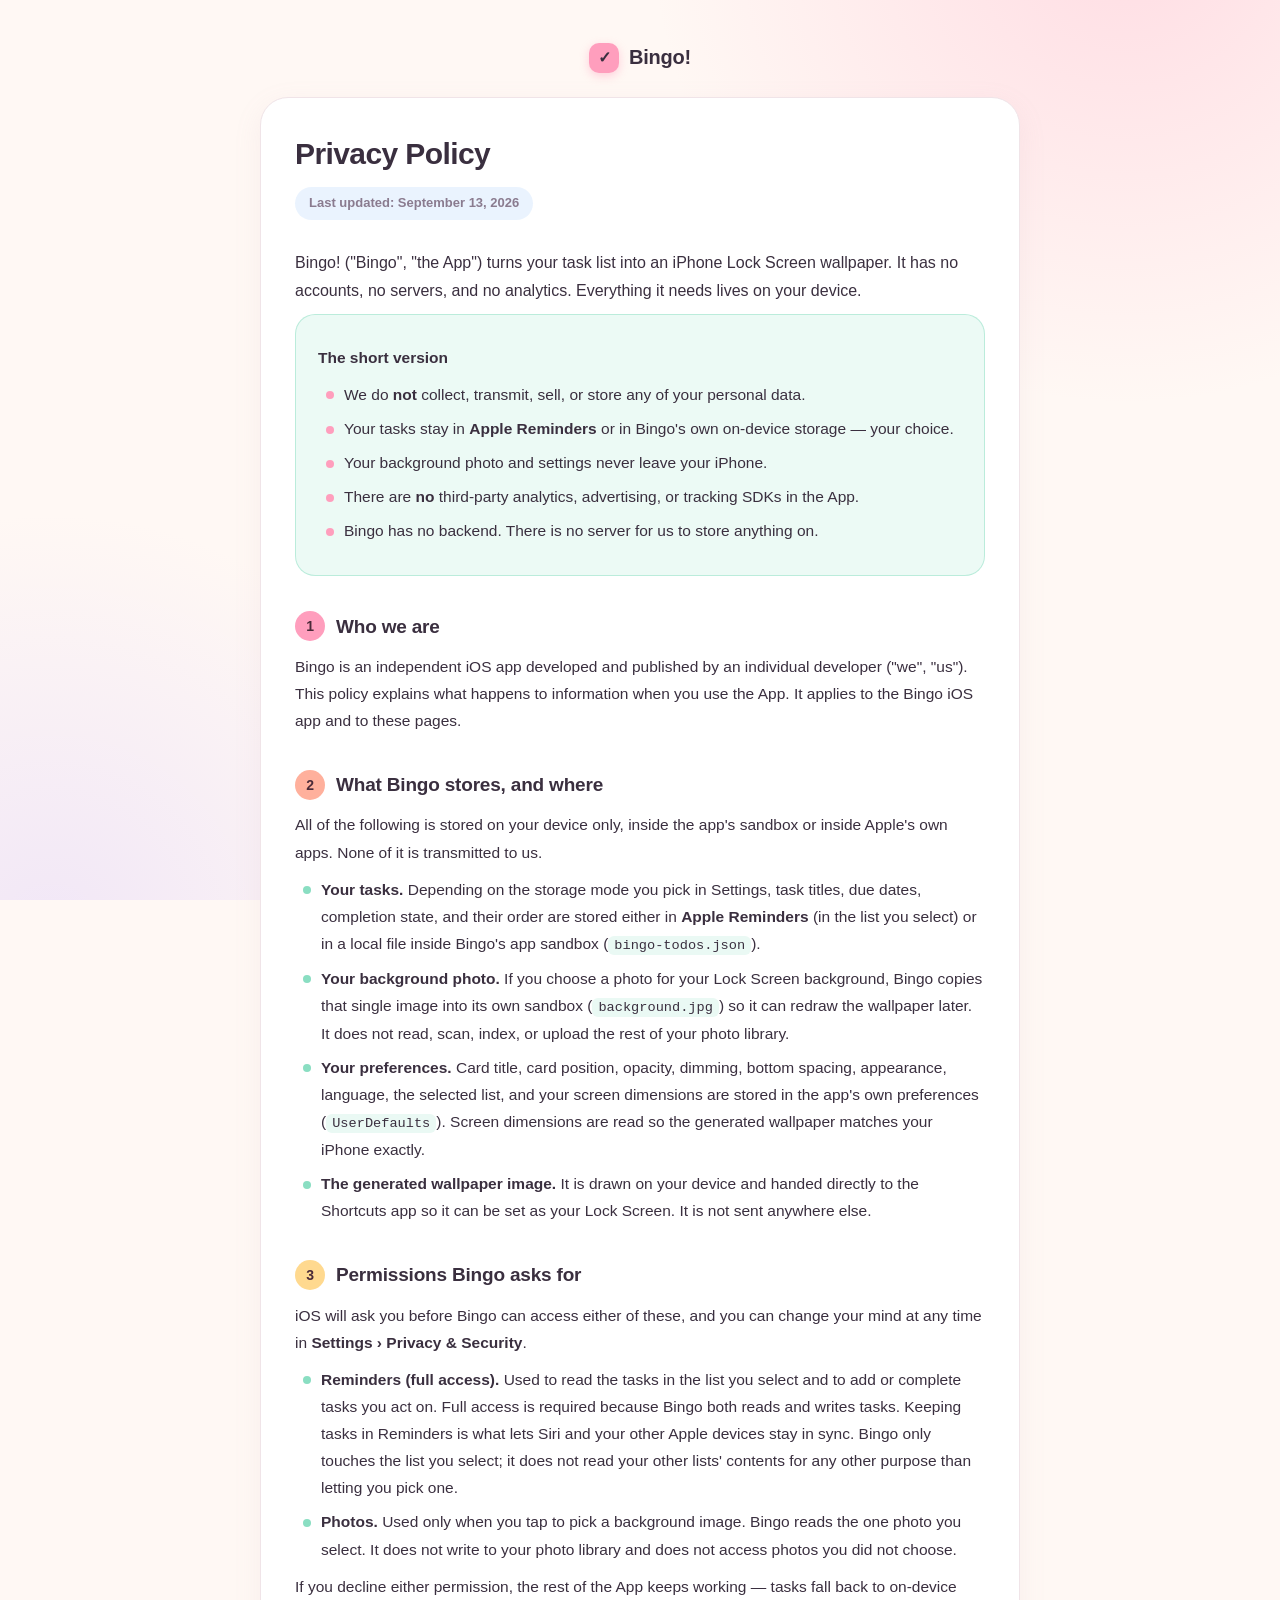
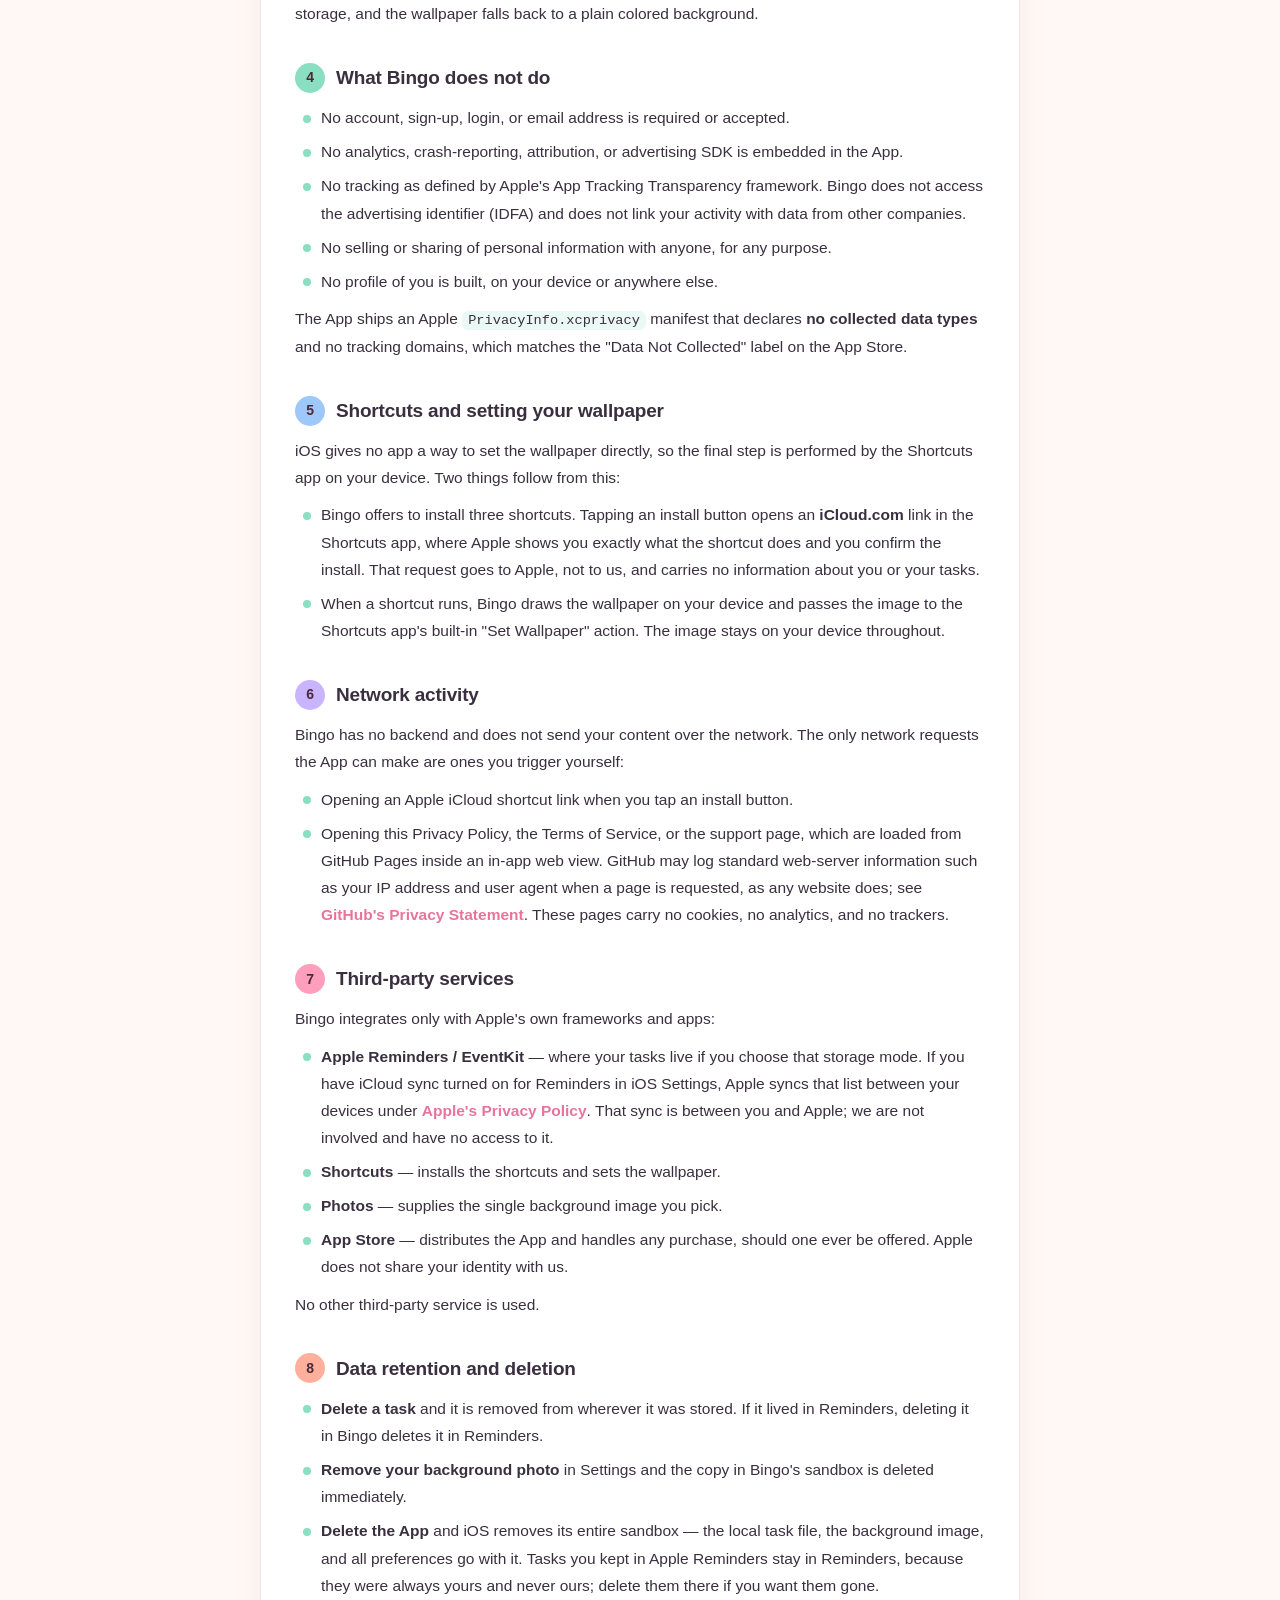
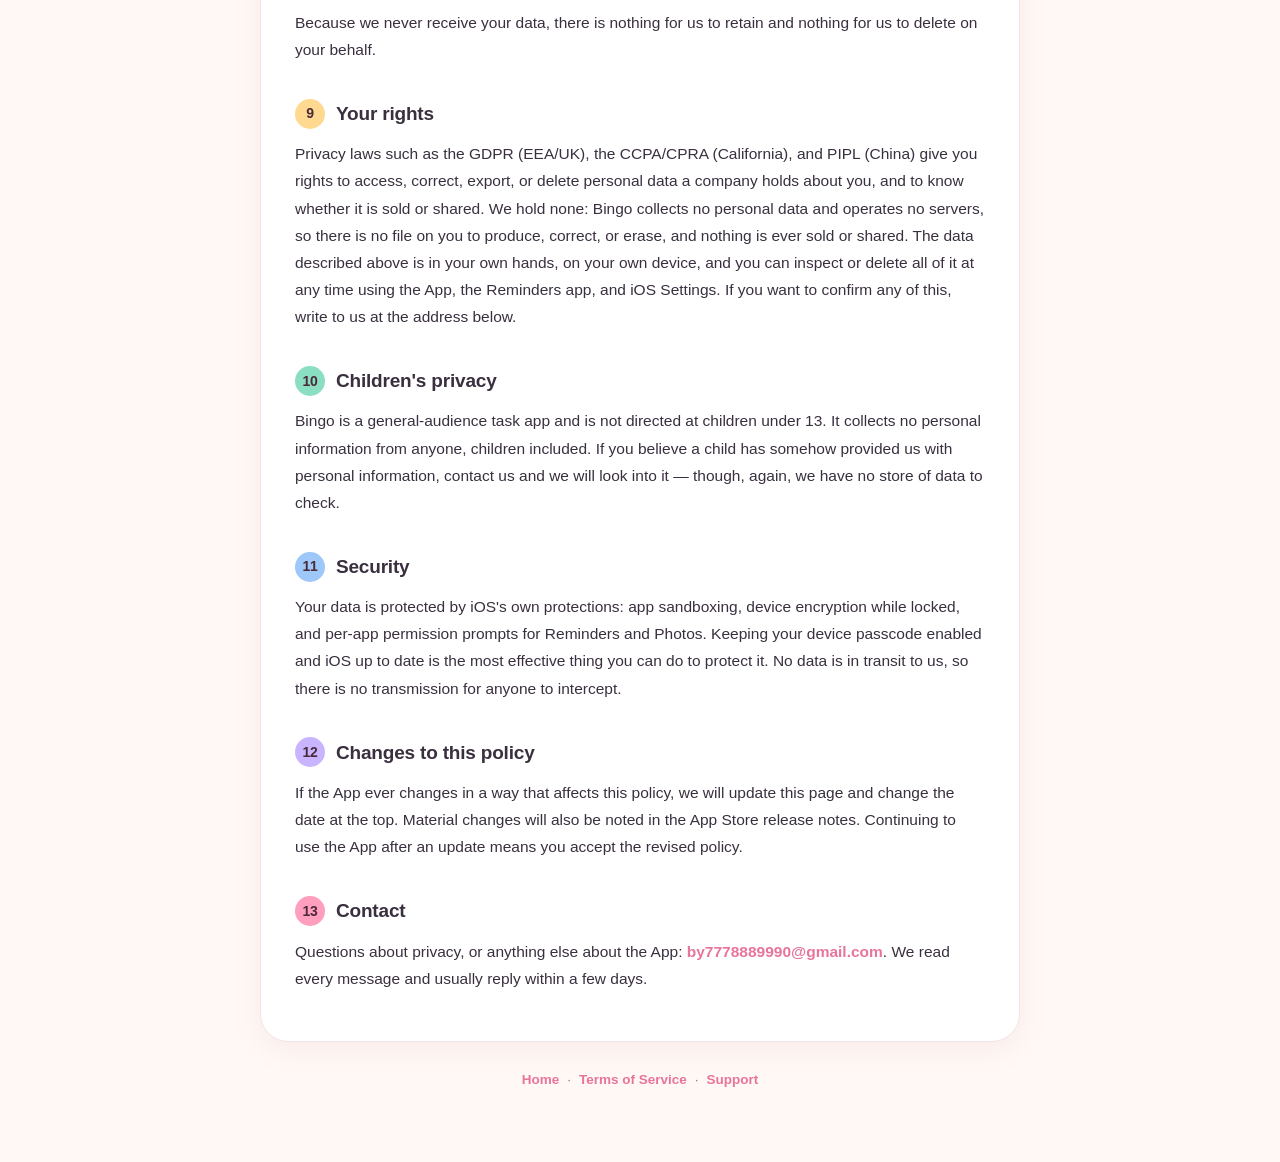
==== privacy-policy.html @ 93e57b45 "Add Bingo! privacy policy, terms of service and support pages Static pages for GitHub Pages. Content" ====
<!DOCTYPE html>
<html lang="en">
<head>
<meta charset="UTF-8">
<meta name="viewport" content="width=device-width, initial-scale=1.0">
<title>Bingo! — Privacy Policy</title>
<link rel="stylesheet" href="style.css">
</head>
<body>
<div class="wrap">
  <a class="brand" href="index.html"><span class="dot">✓</span> Bingo!</a>

  <div class="card">
    <h1>Privacy Policy</h1>
    <span class="date">Last updated: September 13, 2026</span>

    <p class="lede">Bingo! ("Bingo", "the App") turns your task list into an iPhone Lock Screen wallpaper. It has no accounts, no servers, and no analytics. Everything it needs lives on your device.</p>

    <div class="tldr">
      <p><strong>The short version</strong></p>
      <ul>
        <li>We do <strong>not</strong> collect, transmit, sell, or store any of your personal data.</li>
        <li>Your tasks stay in <strong>Apple Reminders</strong> or in Bingo's own on-device storage — your choice.</li>
        <li>Your background photo and settings never leave your iPhone.</li>
        <li>There are <strong>no</strong> third-party analytics, advertising, or tracking SDKs in the App.</li>
        <li>Bingo has no backend. There is no server for us to store anything on.</li>
      </ul>
    </div>

    <main>

    <h2>Who we are</h2>
    <p>Bingo is an independent iOS app developed and published by an individual developer ("we", "us"). This policy explains what happens to information when you use the App. It applies to the Bingo iOS app and to these pages.</p>

    <h2>What Bingo stores, and where</h2>
    <p>All of the following is stored on your device only, inside the app's sandbox or inside Apple's own apps. None of it is transmitted to us.</p>
    <ul>
      <li><strong>Your tasks.</strong> Depending on the storage mode you pick in Settings, task titles, due dates, completion state, and their order are stored either in <strong>Apple Reminders</strong> (in the list you select) or in a local file inside Bingo's app sandbox (<code>bingo-todos.json</code>).</li>
      <li><strong>Your background photo.</strong> If you choose a photo for your Lock Screen background, Bingo copies that single image into its own sandbox (<code>background.jpg</code>) so it can redraw the wallpaper later. It does not read, scan, index, or upload the rest of your photo library.</li>
      <li><strong>Your preferences.</strong> Card title, card position, opacity, dimming, bottom spacing, appearance, language, the selected list, and your screen dimensions are stored in the app's own preferences (<code>UserDefaults</code>). Screen dimensions are read so the generated wallpaper matches your iPhone exactly.</li>
      <li><strong>The generated wallpaper image.</strong> It is drawn on your device and handed directly to the Shortcuts app so it can be set as your Lock Screen. It is not sent anywhere else.</li>
    </ul>

    <h2>Permissions Bingo asks for</h2>
    <p>iOS will ask you before Bingo can access either of these, and you can change your mind at any time in <strong>Settings › Privacy &amp; Security</strong>.</p>
    <ul>
      <li><strong>Reminders (full access).</strong> Used to read the tasks in the list you select and to add or complete tasks you act on. Full access is required because Bingo both reads and writes tasks. Keeping tasks in Reminders is what lets Siri and your other Apple devices stay in sync. Bingo only touches the list you select; it does not read your other lists' contents for any other purpose than letting you pick one.</li>
      <li><strong>Photos.</strong> Used only when you tap to pick a background image. Bingo reads the one photo you select. It does not write to your photo library and does not access photos you did not choose.</li>
    </ul>
    <p>If you decline either permission, the rest of the App keeps working — tasks fall back to on-device storage, and the wallpaper falls back to a plain colored background.</p>

    <h2>What Bingo does not do</h2>
    <ul>
      <li>No account, sign-up, login, or email address is required or accepted.</li>
      <li>No analytics, crash-reporting, attribution, or advertising SDK is embedded in the App.</li>
      <li>No tracking as defined by Apple's App Tracking Transparency framework. Bingo does not access the advertising identifier (IDFA) and does not link your activity with data from other companies.</li>
      <li>No selling or sharing of personal information with anyone, for any purpose.</li>
      <li>No profile of you is built, on your device or anywhere else.</li>
    </ul>
    <p>The App ships an Apple <code>PrivacyInfo.xcprivacy</code> manifest that declares <strong>no collected data types</strong> and no tracking domains, which matches the "Data Not Collected" label on the App Store.</p>

    <h2>Shortcuts and setting your wallpaper</h2>
    <p>iOS gives no app a way to set the wallpaper directly, so the final step is performed by the Shortcuts app on your device. Two things follow from this:</p>
    <ul>
      <li>Bingo offers to install three shortcuts. Tapping an install button opens an <strong>iCloud.com</strong> link in the Shortcuts app, where Apple shows you exactly what the shortcut does and you confirm the install. That request goes to Apple, not to us, and carries no information about you or your tasks.</li>
      <li>When a shortcut runs, Bingo draws the wallpaper on your device and passes the image to the Shortcuts app's built-in "Set Wallpaper" action. The image stays on your device throughout.</li>
    </ul>

    <h2>Network activity</h2>
    <p>Bingo has no backend and does not send your content over the network. The only network requests the App can make are ones you trigger yourself:</p>
    <ul>
      <li>Opening an Apple iCloud shortcut link when you tap an install button.</li>
      <li>Opening this Privacy Policy, the Terms of Service, or the support page, which are loaded from GitHub Pages inside an in-app web view. GitHub may log standard web-server information such as your IP address and user agent when a page is requested, as any website does; see <a href="https://docs.github.com/site-policy/privacy-policies/github-privacy-statement">GitHub's Privacy Statement</a>. These pages carry no cookies, no analytics, and no trackers.</li>
    </ul>

    <h2>Third-party services</h2>
    <p>Bingo integrates only with Apple's own frameworks and apps:</p>
    <ul>
      <li><strong>Apple Reminders / EventKit</strong> — where your tasks live if you choose that storage mode. If you have iCloud sync turned on for Reminders in iOS Settings, Apple syncs that list between your devices under <a href="https://www.apple.com/legal/privacy/">Apple's Privacy Policy</a>. That sync is between you and Apple; we are not involved and have no access to it.</li>
      <li><strong>Shortcuts</strong> — installs the shortcuts and sets the wallpaper.</li>
      <li><strong>Photos</strong> — supplies the single background image you pick.</li>
      <li><strong>App Store</strong> — distributes the App and handles any purchase, should one ever be offered. Apple does not share your identity with us.</li>
    </ul>
    <p>No other third-party service is used.</p>

    <h2>Data retention and deletion</h2>
    <ul>
      <li><strong>Delete a task</strong> and it is removed from wherever it was stored. If it lived in Reminders, deleting it in Bingo deletes it in Reminders.</li>
      <li><strong>Remove your background photo</strong> in Settings and the copy in Bingo's sandbox is deleted immediately.</li>
      <li><strong>Delete the App</strong> and iOS removes its entire sandbox — the local task file, the background image, and all preferences go with it. Tasks you kept in Apple Reminders stay in Reminders, because they were always yours and never ours; delete them there if you want them gone.</li>
    </ul>
    <p>Because we never receive your data, there is nothing for us to retain and nothing for us to delete on your behalf.</p>

    <h2>Your rights</h2>
    <p>Privacy laws such as the GDPR (EEA/UK), the CCPA/CPRA (California), and PIPL (China) give you rights to access, correct, export, or delete personal data a company holds about you, and to know whether it is sold or shared. We hold none: Bingo collects no personal data and operates no servers, so there is no file on you to produce, correct, or erase, and nothing is ever sold or shared. The data described above is in your own hands, on your own device, and you can inspect or delete all of it at any time using the App, the Reminders app, and iOS Settings. If you want to confirm any of this, write to us at the address below.</p>

    <h2>Children's privacy</h2>
    <p>Bingo is a general-audience task app and is not directed at children under 13. It collects no personal information from anyone, children included. If you believe a child has somehow provided us with personal information, contact us and we will look into it — though, again, we have no store of data to check.</p>

    <h2>Security</h2>
    <p>Your data is protected by iOS's own protections: app sandboxing, device encryption while locked, and per-app permission prompts for Reminders and Photos. Keeping your device passcode enabled and iOS up to date is the most effective thing you can do to protect it. No data is in transit to us, so there is no transmission for anyone to intercept.</p>

    <h2>Changes to this policy</h2>
    <p>If the App ever changes in a way that affects this policy, we will update this page and change the date at the top. Material changes will also be noted in the App Store release notes. Continuing to use the App after an update means you accept the revised policy.</p>

    <h2>Contact</h2>
    <p>Questions about privacy, or anything else about the App: <a href="mailto:by7778889990@gmail.com">by7778889990@gmail.com</a>. We read every message and usually reply within a few days.</p>

    </main>
  </div>

  <p class="foot">
    <a href="index.html">Home</a>·<a href="terms-of-service.html">Terms of Service</a>·<a href="support.html">Support</a>
  </p>
</div>
</body>
</html>
---- style.css ----
/* Bingo! legal pages — candy palette, rounded, light + dark */
:root {
  --canvas: #FFF8F4;
  --surface: #FFFFFF;
  --hairline: #F0E4E8;
  --ink: #3A2F3F;
  --ink-soft: #8A7B8F;
  --rose: #FF9EBD;
  --peach: #FFB09C;
  --cream: #FFD98F;
  --mint: #8ADEC2;
  --sky: #9EC7FA;
  --lavender: #C9B5FF;
  --link: #E8749B;
}
@media (prefers-color-scheme: dark) {
  :root {
    --canvas: #17121C;
    --surface: #241E2E;
    --hairline: #332A3E;
    --ink: #F2EAF4;
    --ink-soft: #A99BB0;
    --link: #FFB6CF;
  }
}
* { margin: 0; padding: 0; box-sizing: border-box; }

body {
  font-family: ui-rounded, "SF Pro Rounded", -apple-system, BlinkMacSystemFont,
               "Segoe UI", "PingFang SC", "Hiragino Sans", Roboto, sans-serif;
  background-color: var(--canvas);
  background-image:
    radial-gradient(60vw 60vw at 88% -8%, rgba(255, 158, 189, .30), transparent 62%),
    radial-gradient(55vw 55vw at 4% 104%, rgba(201, 181, 255, .26), transparent 60%);
  background-attachment: fixed;
  color: var(--ink);
  line-height: 1.75;
  padding: 40px 20px 64px;
  -webkit-text-size-adjust: 100%;
}

.wrap { max-width: 760px; margin: 0 auto; }

.brand {
  display: flex; align-items: center; justify-content: center; gap: 10px;
  font-size: 20px; font-weight: 800; letter-spacing: -.01em;
  color: var(--ink); text-decoration: none; margin-bottom: 22px;
}
.brand .dot {
  width: 30px; height: 30px; border-radius: 10px;
  background: var(--rose); display: grid; place-items: center;
  font-size: 16px; box-shadow: 0 3px 10px rgba(255, 158, 189, .45);
}

.card {
  background: var(--surface);
  border: 1px solid var(--hairline);
  border-radius: 28px;
  padding: 36px 34px 40px;
  box-shadow: 0 8px 28px rgba(190, 150, 170, .10);
}

h1 { font-size: 30px; font-weight: 800; letter-spacing: -.02em; line-height: 1.3; }

.date {
  display: inline-block; margin: 14px 0 20px; padding: 5px 14px;
  border-radius: 999px; background: rgba(158, 199, 250, .22);
  color: var(--ink-soft); font-size: 13px; font-weight: 600;
}

.lede { font-size: 16px; color: var(--ink); }

main { counter-reset: sec; }

h2 {
  counter-increment: sec;
  display: flex; align-items: center; gap: 11px;
  font-size: 19px; font-weight: 800; letter-spacing: -.01em;
  margin: 34px 0 10px;
}
h2::before {
  content: counter(sec);
  flex: none; width: 30px; height: 30px; border-radius: 50%;
  background: var(--c, var(--rose)); color: #4A2A38;
  font-size: 14px; font-weight: 800;
  display: grid; place-items: center;
}
h2:nth-of-type(6n+1) { --c: var(--rose); }
h2:nth-of-type(6n+2) { --c: var(--peach); }
h2:nth-of-type(6n+3) { --c: var(--cream); }
h2:nth-of-type(6n+4) { --c: var(--mint); }
h2:nth-of-type(6n+5) { --c: var(--sky); }
h2:nth-of-type(6n+6) { --c: var(--lavender); }

h3 { font-size: 16px; font-weight: 700; margin: 20px 0 4px; }

p { margin: 9px 0; font-size: 15.5px; }
ul { margin: 10px 0 10px 4px; list-style: none; }
li { position: relative; padding-left: 22px; margin: 7px 0; font-size: 15.5px; }
li::before {
  content: ""; position: absolute; left: 4px; top: .68em;
  width: 8px; height: 8px; border-radius: 50%; background: var(--mint);
}
strong { font-weight: 700; }
a { color: var(--link); text-decoration: none; font-weight: 600; }
a:hover { text-decoration: underline; }
code {
  font-family: ui-monospace, SFMono-Regular, Menlo, monospace;
  font-size: .88em; background: rgba(138, 222, 194, .18);
  padding: 2px 6px; border-radius: 6px;
}

.note {
  margin: 22px 0 6px; padding: 18px 20px;
  background: rgba(255, 217, 143, .20);
  border: 1px solid rgba(255, 217, 143, .55);
  border-radius: 18px;
}
.note p:first-child { margin-top: 0; }
.note p:last-child { margin-bottom: 0; }
.note .tag { font-weight: 800; }

.tldr {
  margin: 4px 0 10px; padding: 20px 22px;
  background: rgba(138, 222, 194, .16);
  border: 1px solid rgba(138, 222, 194, .5);
  border-radius: 20px;
}
.tldr li::before { background: var(--rose); }

.foot {
  margin-top: 26px; text-align: center;
  color: var(--ink-soft); font-size: 13.5px;
}
.foot a { margin: 0 8px; }

/* index */
.hub { text-align: center; }
.hub .big { font-size: 46px; line-height: 1; margin-bottom: 6px; }
.hub p.sub { color: var(--ink-soft); font-size: 15px; margin-bottom: 26px; }
.links { display: grid; gap: 12px; }
.pill {
  display: flex; align-items: center; gap: 12px;
  padding: 16px 20px; border-radius: 20px;
  border: 1px solid var(--hairline); background: var(--canvas);
  color: var(--ink); font-size: 16px; font-weight: 700; text-decoration: none;
  transition: transform .16s ease, box-shadow .16s ease;
}
.pill:hover { transform: translateY(-2px); box-shadow: 0 8px 20px rgba(190, 150, 170, .18); text-decoration: none; }
.pill .ico {
  width: 34px; height: 34px; border-radius: 12px; flex: none;
  display: grid; place-items: center; font-size: 17px;
}
.pill small { display: block; font-weight: 500; font-size: 13px; color: var(--ink-soft); }

@media (max-width: 520px) {
  body { padding: 26px 14px 48px; }
  .card { padding: 26px 20px 30px; border-radius: 22px; }
  h1 { font-size: 25px; }
  h2 { font-size: 17.5px; }
}
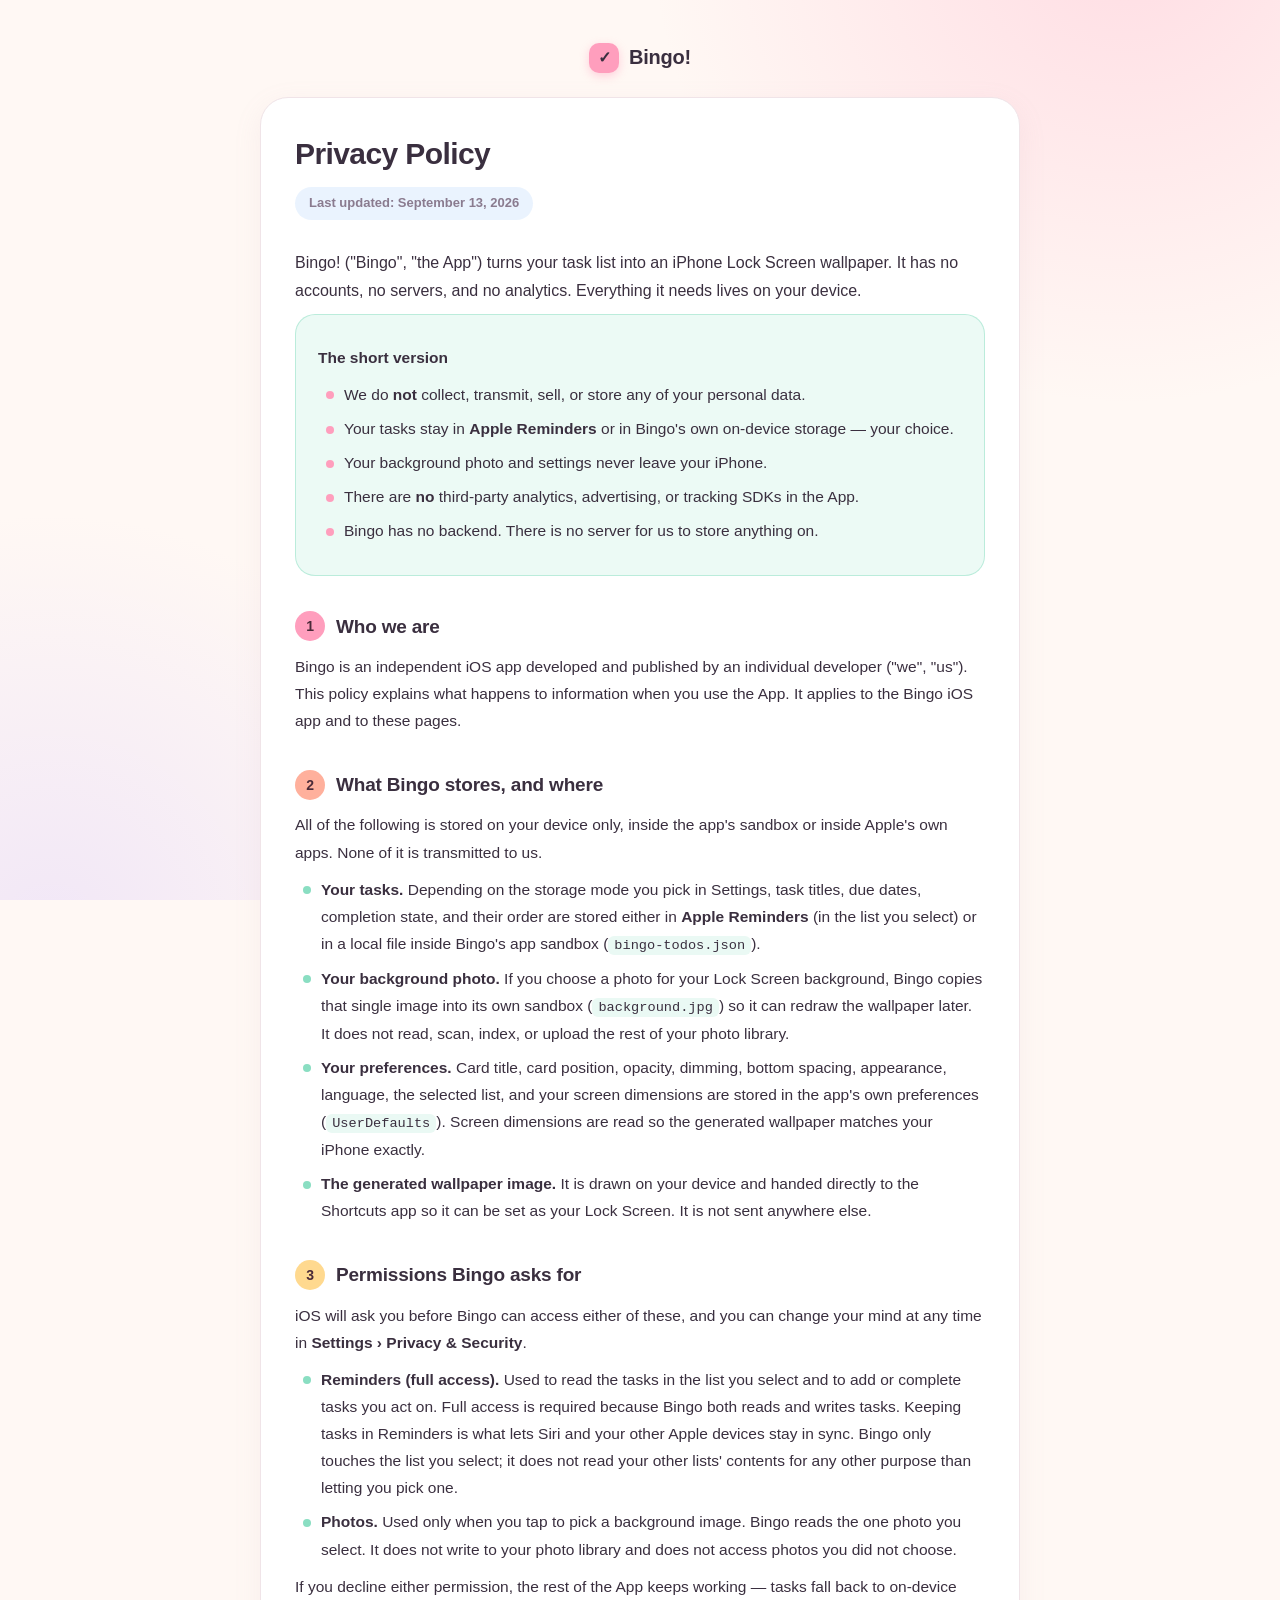
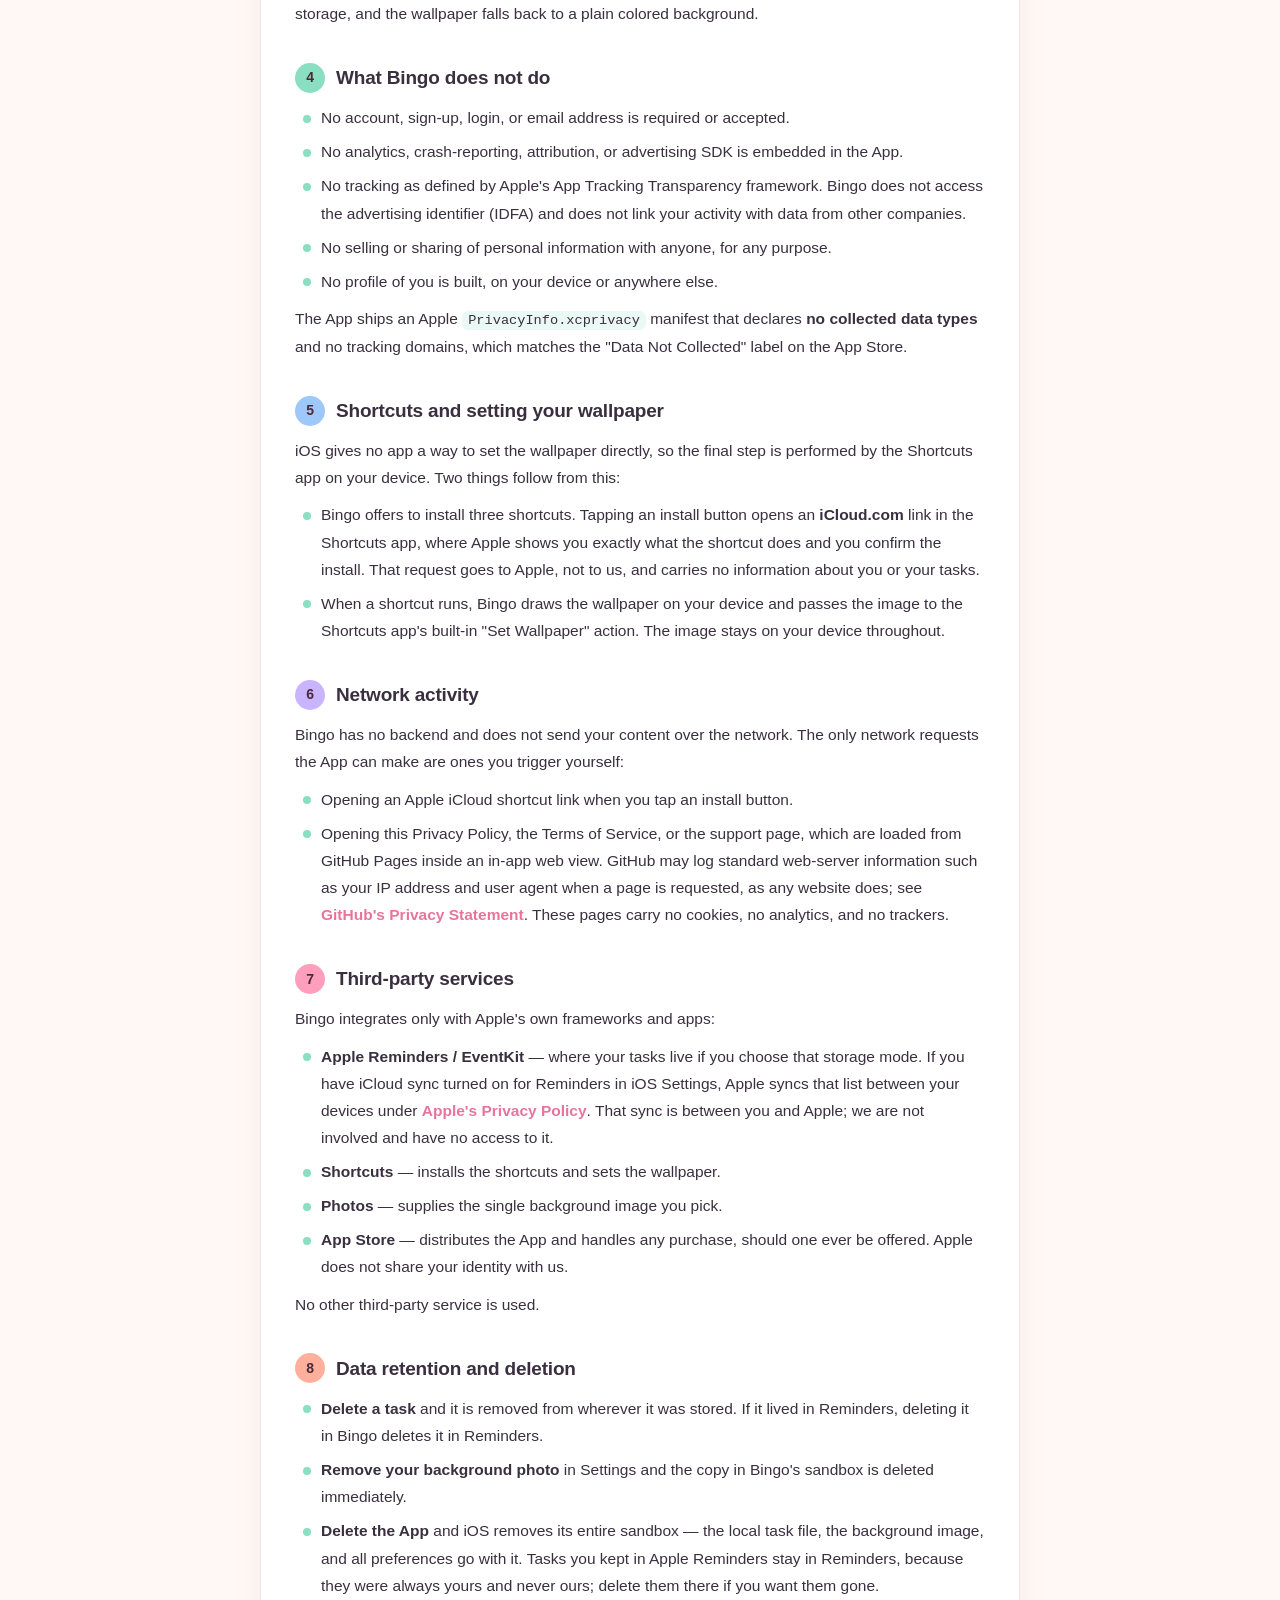
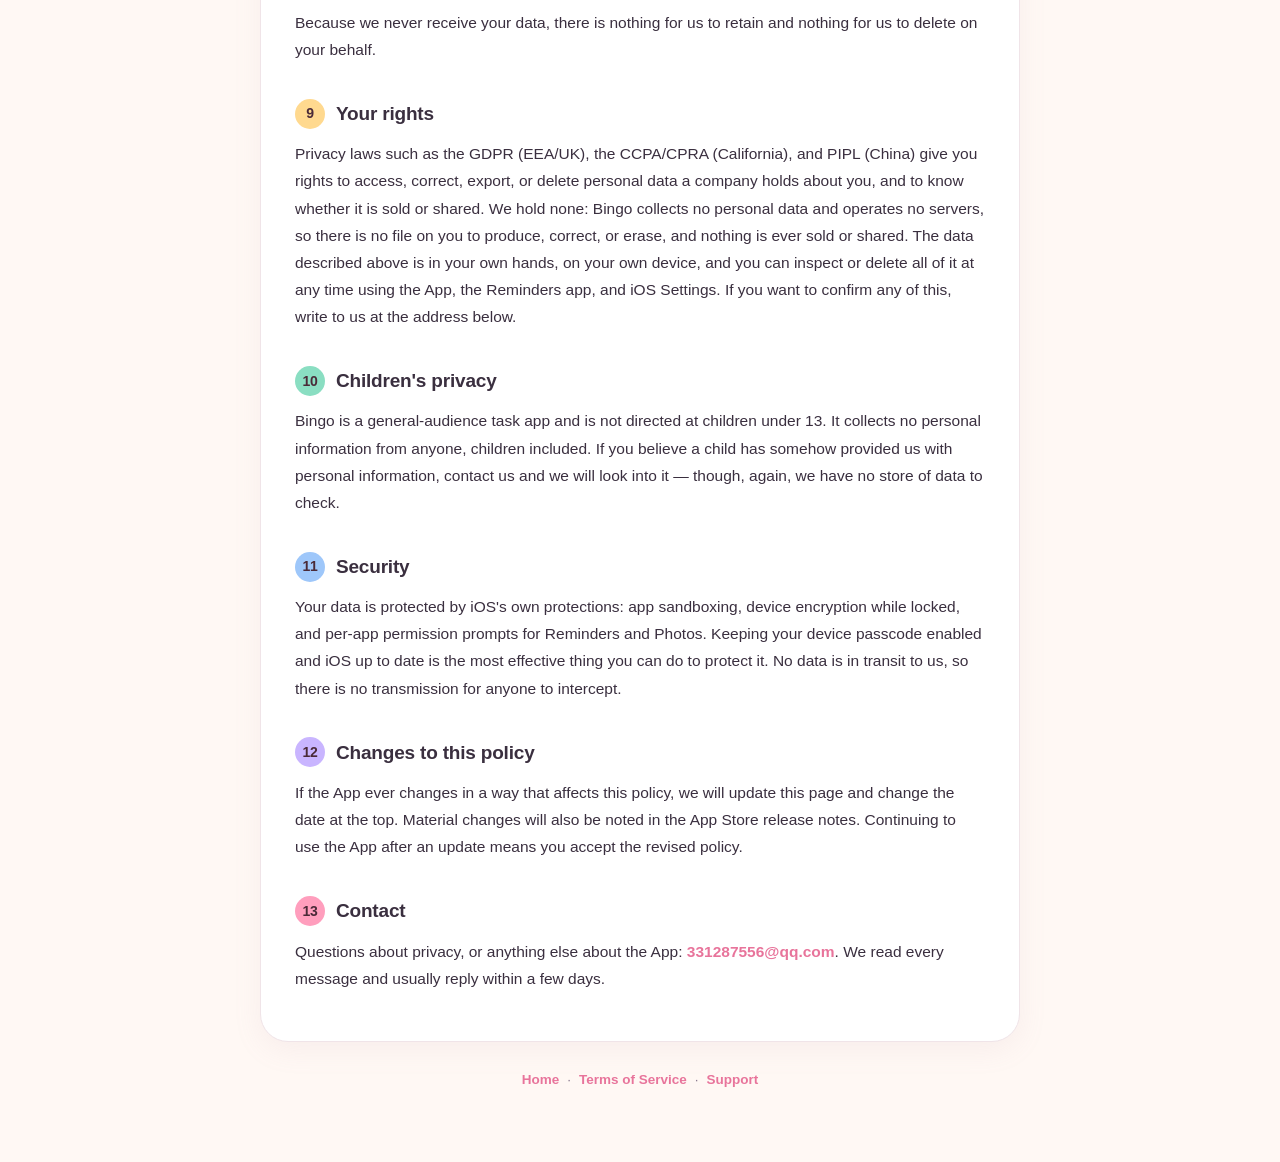
==== commit da06a152: "Switch the contact address to 331287556@qq.com All four pages pointed at a Gmail address. The App St" ====
--- a/privacy-policy.html
+++ b/privacy-policy.html
@@ -104,7 +104,7 @@
     <p>If the App ever changes in a way that affects this policy, we will update this page and change the date at the top. Material changes will also be noted in the App Store release notes. Continuing to use the App after an update means you accept the revised policy.</p>
 
     <h2>Contact</h2>
-    <p>Questions about privacy, or anything else about the App: <a href="mailto:by7778889990@gmail.com">by7778889990@gmail.com</a>. We read every message and usually reply within a few days.</p>
+    <p>Questions about privacy, or anything else about the App: <a href="mailto:331287556@qq.com">331287556@qq.com</a>. We read every message and usually reply within a few days.</p>
 
     </main>
   </div>
--- a/style.css
+++ b/style.css
@@ -151,7 +151,8 @@
   width: 34px; height: 34px; border-radius: 12px; flex: none;
   display: grid; place-items: center; font-size: 17px;
 }
-.pill small { display: block; font-weight: 500; font-size: 13px; color: var(--ink-soft); }
+.pill > span:last-child { text-align: left; }
+.pill small { display: block; font-weight: 500; font-size: 13px; color: var(--ink-soft); line-height: 1.45; }
 
 @media (max-width: 520px) {
   body { padding: 26px 14px 48px; }
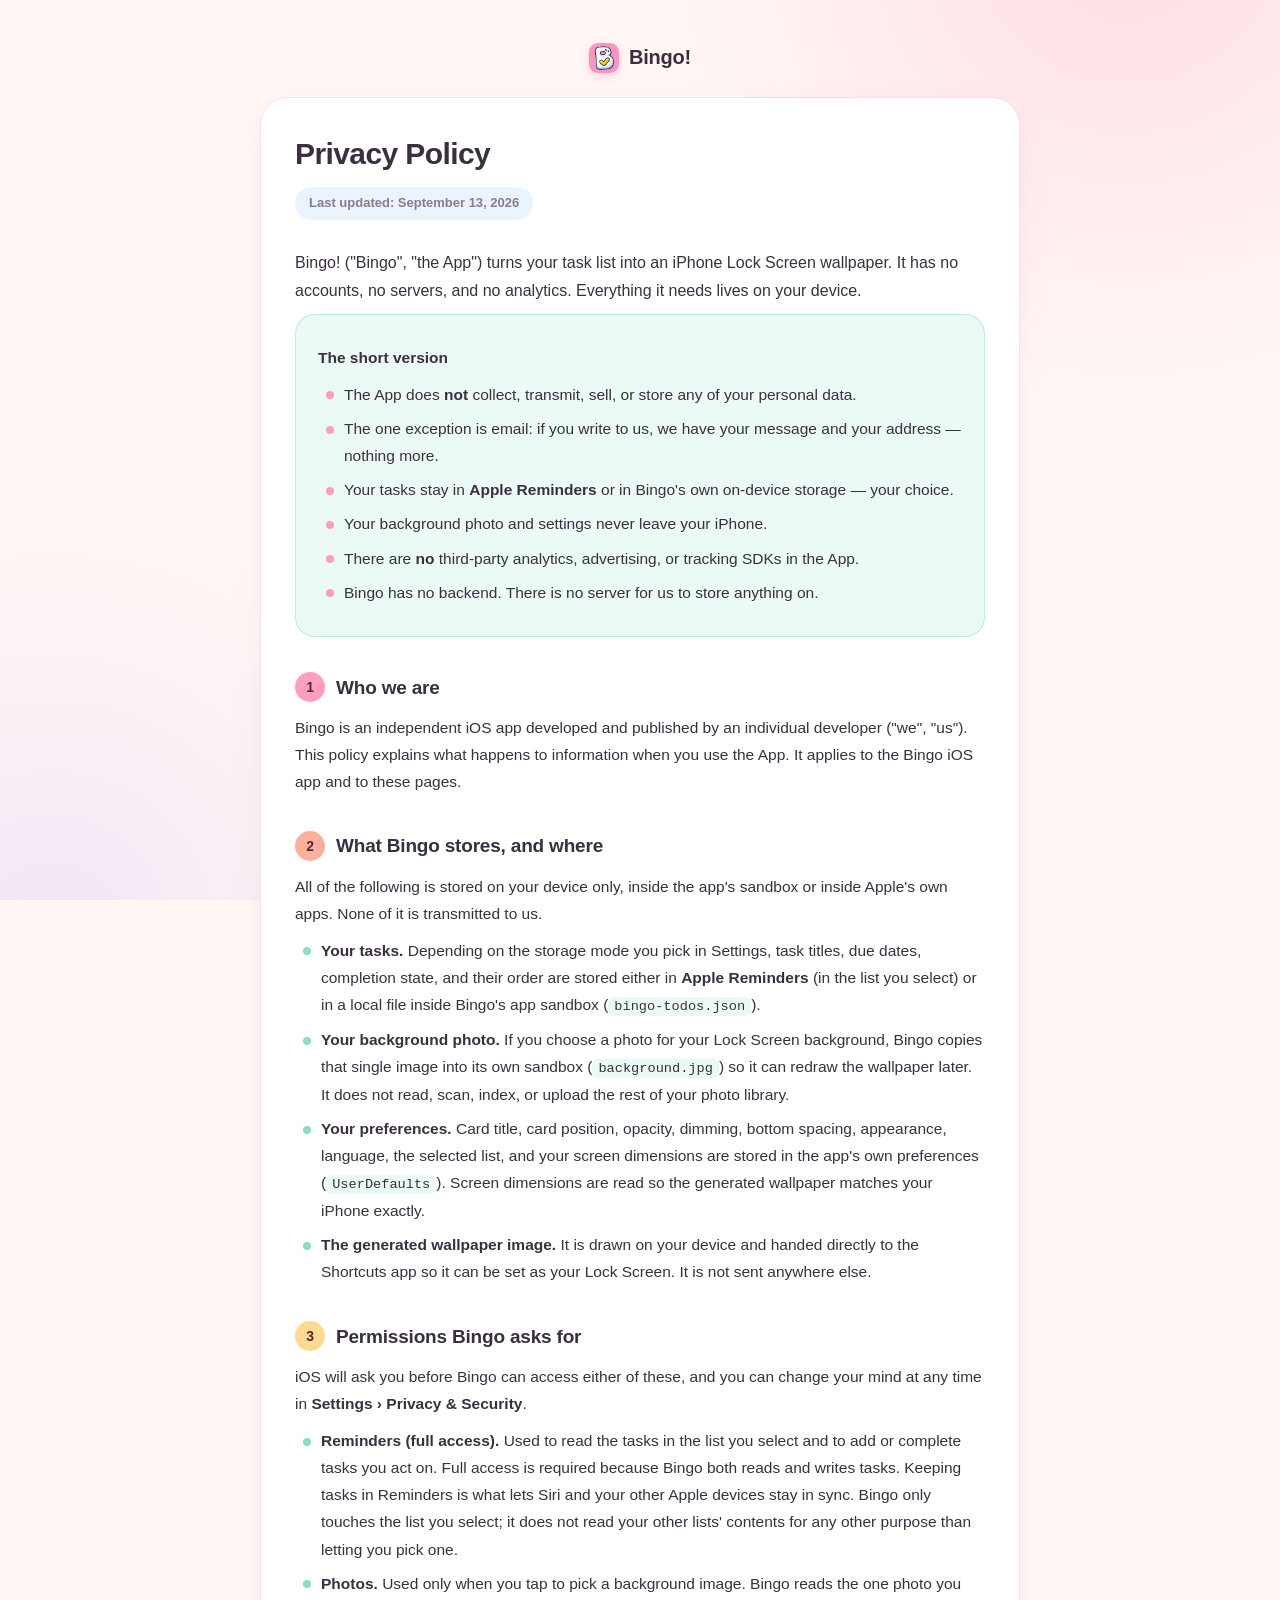
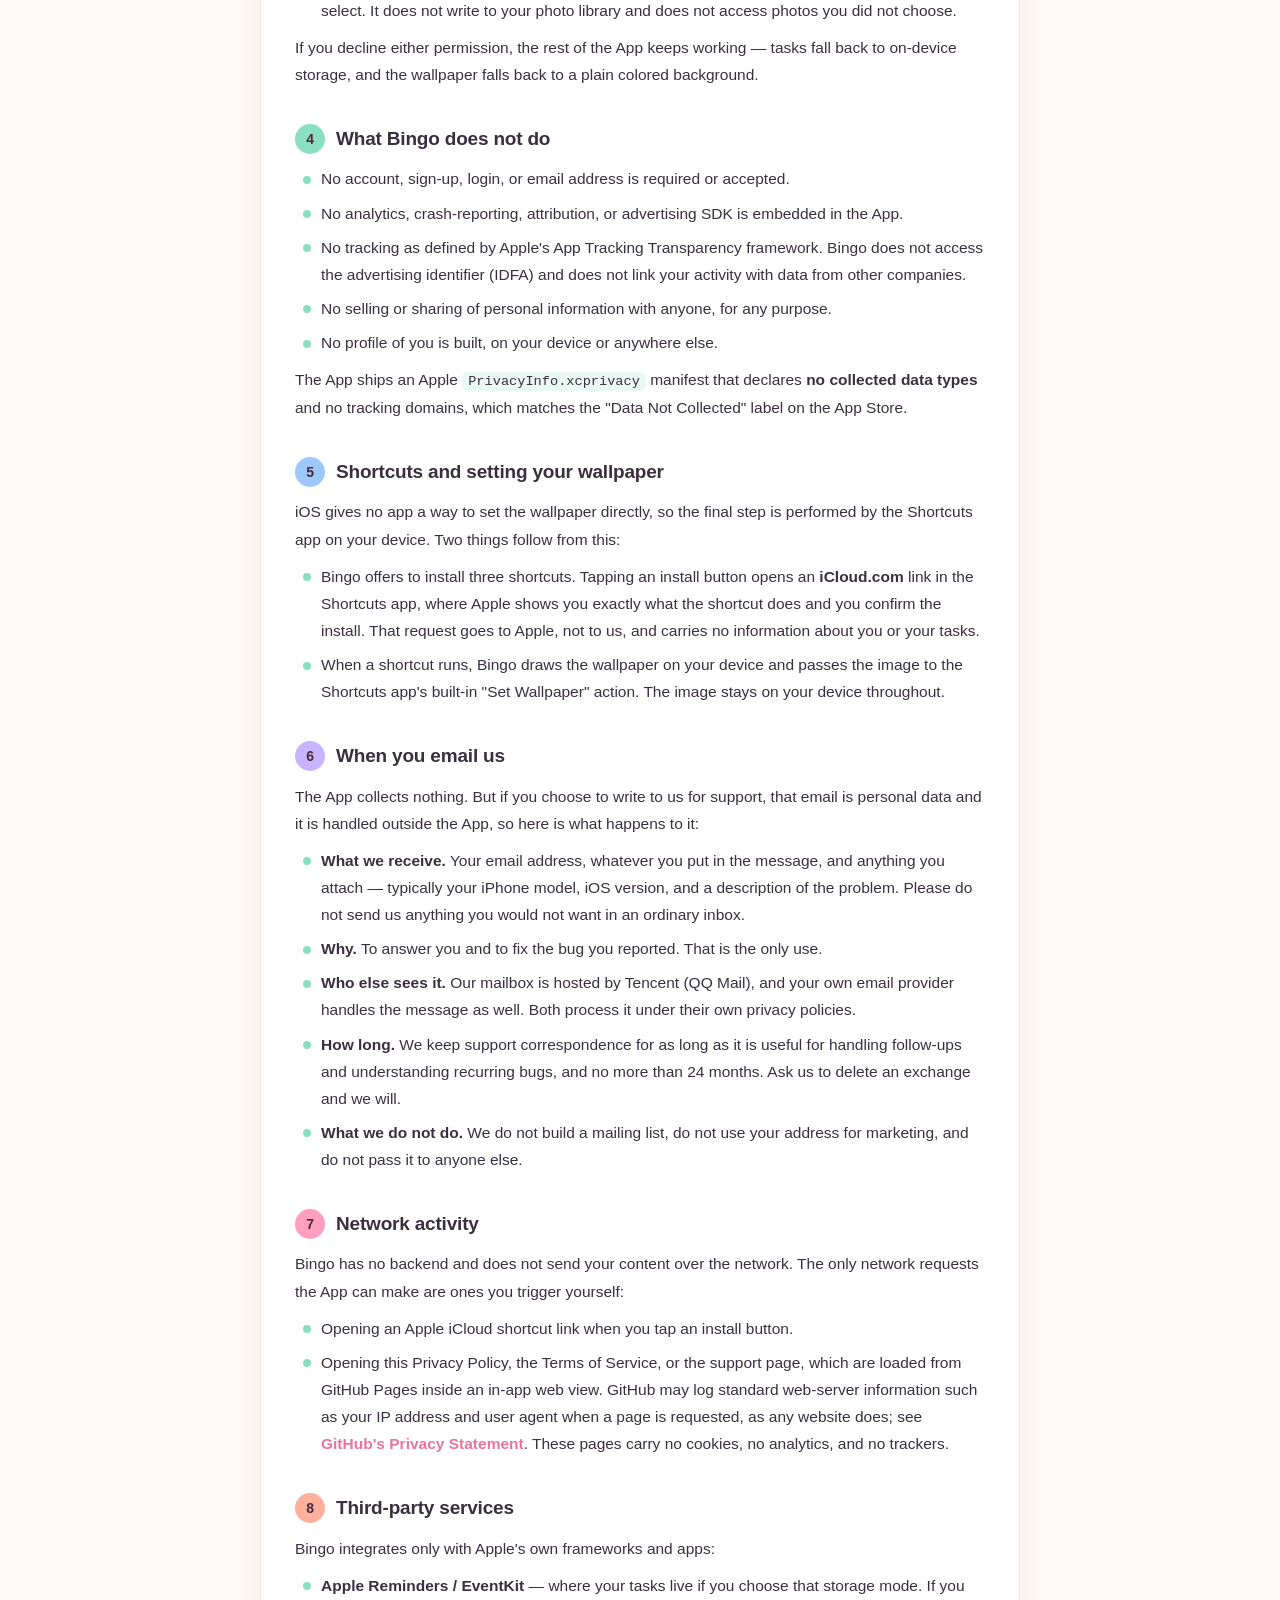
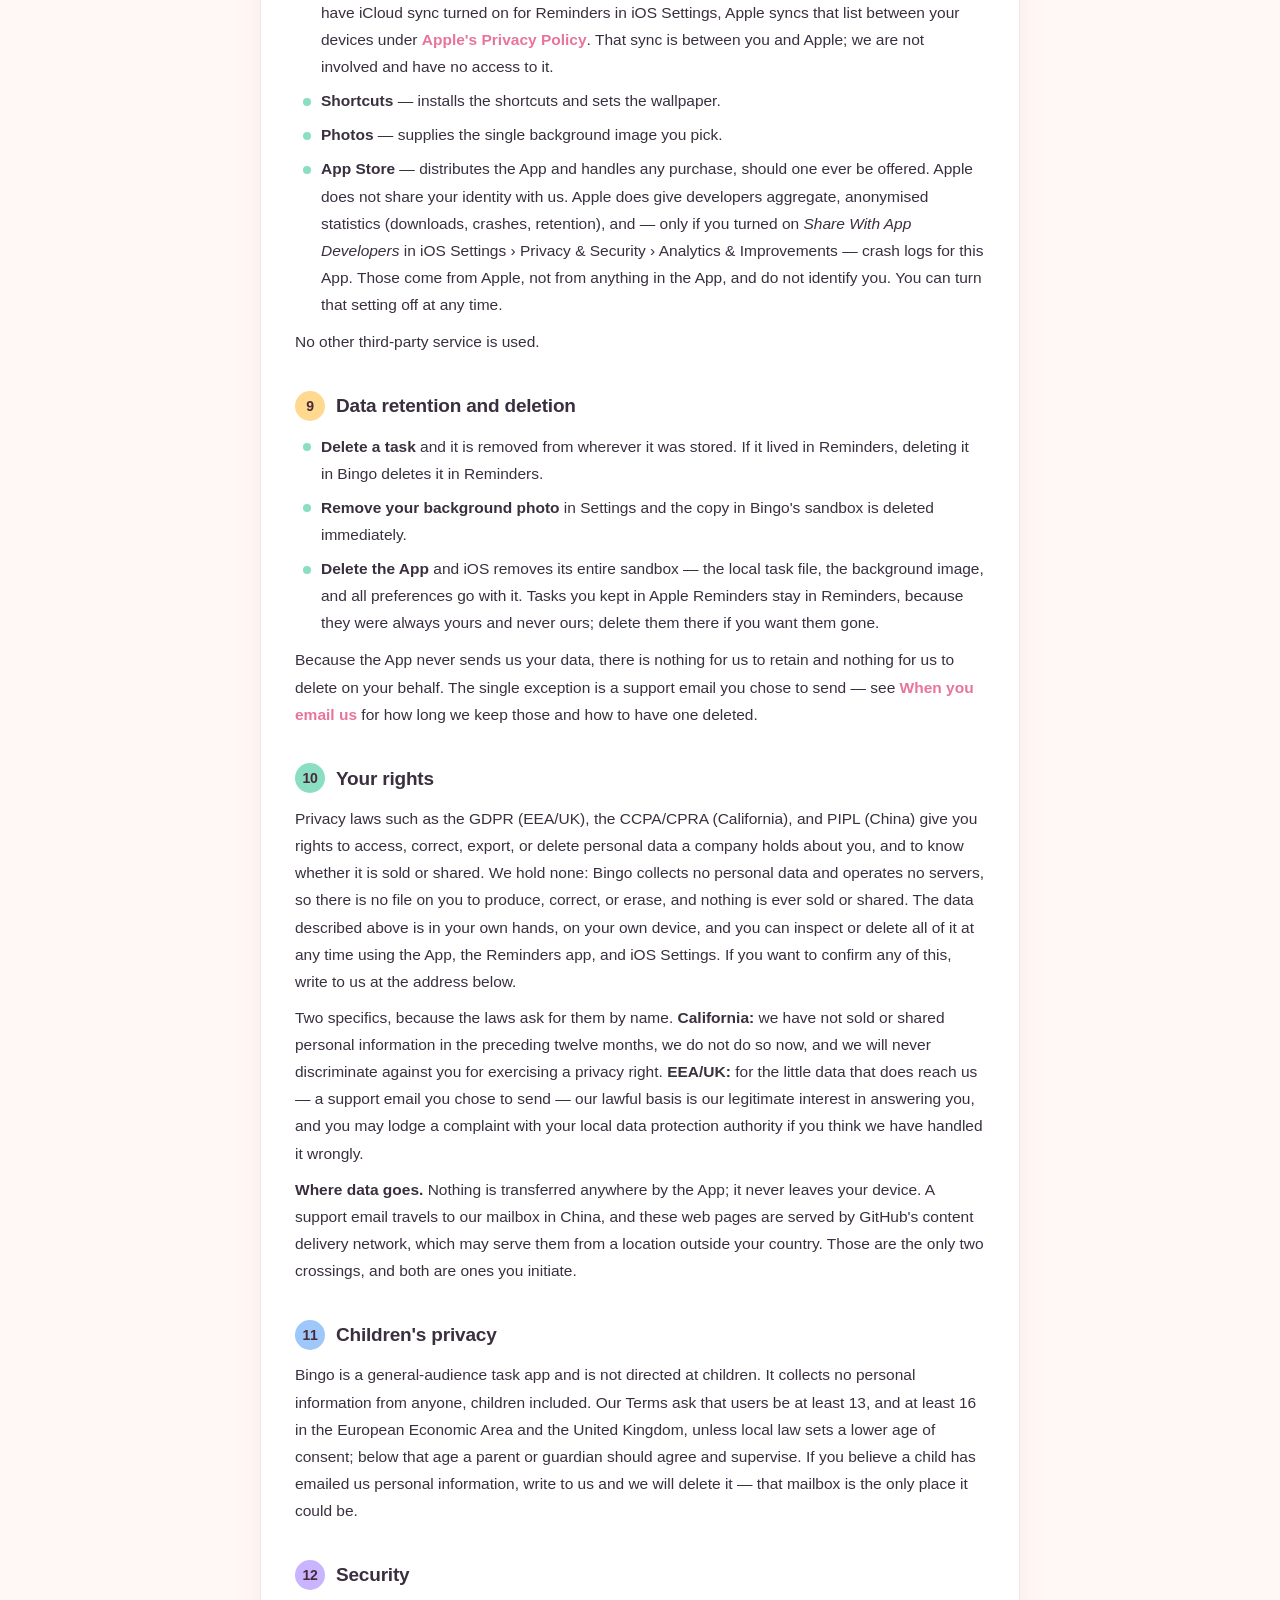
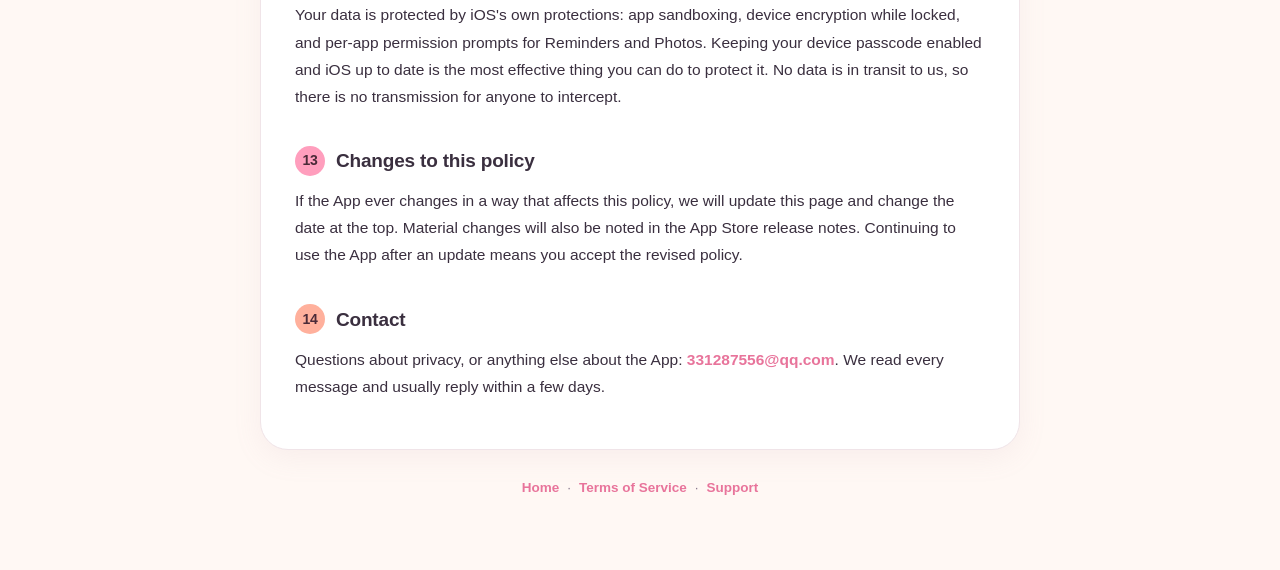
==== commit 374a235b: "Use the real app icon, and close five gaps in the legal pages The header mark was a CSS square with " ====
--- a/privacy-policy.html
+++ b/privacy-policy.html
@@ -4,11 +4,13 @@
 <meta charset="UTF-8">
 <meta name="viewport" content="width=device-width, initial-scale=1.0">
 <title>Bingo! — Privacy Policy</title>
+<link rel="icon" href="icon.png">
+<link rel="apple-touch-icon" href="icon.png">
 <link rel="stylesheet" href="style.css">
 </head>
 <body>
 <div class="wrap">
-  <a class="brand" href="index.html"><span class="dot">✓</span> Bingo!</a>
+  <a class="brand" href="index.html"><img class="dot" src="icon.png" alt="" width="30" height="30"> Bingo!</a>
 
   <div class="card">
     <h1>Privacy Policy</h1>
@@ -19,7 +21,8 @@
     <div class="tldr">
       <p><strong>The short version</strong></p>
       <ul>
-        <li>We do <strong>not</strong> collect, transmit, sell, or store any of your personal data.</li>
+        <li>The App does <strong>not</strong> collect, transmit, sell, or store any of your personal data.</li>
+        <li>The one exception is email: if you write to us, we have your message and your address — nothing more.</li>
         <li>Your tasks stay in <strong>Apple Reminders</strong> or in Bingo's own on-device storage — your choice.</li>
         <li>Your background photo and settings never leave your iPhone.</li>
         <li>There are <strong>no</strong> third-party analytics, advertising, or tracking SDKs in the App.</li>
@@ -66,6 +69,16 @@
       <li>When a shortcut runs, Bingo draws the wallpaper on your device and passes the image to the Shortcuts app's built-in "Set Wallpaper" action. The image stays on your device throughout.</li>
     </ul>
 
+    <h2 id="email">When you email us</h2>
+    <p>The App collects nothing. But if you choose to write to us for support, that email is personal data and it is handled outside the App, so here is what happens to it:</p>
+    <ul>
+      <li><strong>What we receive.</strong> Your email address, whatever you put in the message, and anything you attach — typically your iPhone model, iOS version, and a description of the problem. Please do not send us anything you would not want in an ordinary inbox.</li>
+      <li><strong>Why.</strong> To answer you and to fix the bug you reported. That is the only use.</li>
+      <li><strong>Who else sees it.</strong> Our mailbox is hosted by Tencent (QQ Mail), and your own email provider handles the message as well. Both process it under their own privacy policies.</li>
+      <li><strong>How long.</strong> We keep support correspondence for as long as it is useful for handling follow-ups and understanding recurring bugs, and no more than 24 months. Ask us to delete an exchange and we will.</li>
+      <li><strong>What we do not do.</strong> We do not build a mailing list, do not use your address for marketing, and do not pass it to anyone else.</li>
+    </ul>
+
     <h2>Network activity</h2>
     <p>Bingo has no backend and does not send your content over the network. The only network requests the App can make are ones you trigger yourself:</p>
     <ul>
@@ -79,7 +92,7 @@
       <li><strong>Apple Reminders / EventKit</strong> — where your tasks live if you choose that storage mode. If you have iCloud sync turned on for Reminders in iOS Settings, Apple syncs that list between your devices under <a href="https://www.apple.com/legal/privacy/">Apple's Privacy Policy</a>. That sync is between you and Apple; we are not involved and have no access to it.</li>
       <li><strong>Shortcuts</strong> — installs the shortcuts and sets the wallpaper.</li>
       <li><strong>Photos</strong> — supplies the single background image you pick.</li>
-      <li><strong>App Store</strong> — distributes the App and handles any purchase, should one ever be offered. Apple does not share your identity with us.</li>
+      <li><strong>App Store</strong> — distributes the App and handles any purchase, should one ever be offered. Apple does not share your identity with us. Apple does give developers aggregate, anonymised statistics (downloads, crashes, retention), and — only if you turned on <em>Share With App Developers</em> in iOS Settings › Privacy &amp; Security › Analytics &amp; Improvements — crash logs for this App. Those come from Apple, not from anything in the App, and do not identify you. You can turn that setting off at any time.</li>
     </ul>
     <p>No other third-party service is used.</p>
 
@@ -89,13 +102,15 @@
       <li><strong>Remove your background photo</strong> in Settings and the copy in Bingo's sandbox is deleted immediately.</li>
       <li><strong>Delete the App</strong> and iOS removes its entire sandbox — the local task file, the background image, and all preferences go with it. Tasks you kept in Apple Reminders stay in Reminders, because they were always yours and never ours; delete them there if you want them gone.</li>
     </ul>
-    <p>Because we never receive your data, there is nothing for us to retain and nothing for us to delete on your behalf.</p>
+    <p>Because the App never sends us your data, there is nothing for us to retain and nothing for us to delete on your behalf. The single exception is a support email you chose to send — see <a href="#email">When you email us</a> for how long we keep those and how to have one deleted.</p>
 
     <h2>Your rights</h2>
     <p>Privacy laws such as the GDPR (EEA/UK), the CCPA/CPRA (California), and PIPL (China) give you rights to access, correct, export, or delete personal data a company holds about you, and to know whether it is sold or shared. We hold none: Bingo collects no personal data and operates no servers, so there is no file on you to produce, correct, or erase, and nothing is ever sold or shared. The data described above is in your own hands, on your own device, and you can inspect or delete all of it at any time using the App, the Reminders app, and iOS Settings. If you want to confirm any of this, write to us at the address below.</p>
+    <p>Two specifics, because the laws ask for them by name. <strong>California:</strong> we have not sold or shared personal information in the preceding twelve months, we do not do so now, and we will never discriminate against you for exercising a privacy right. <strong>EEA/UK:</strong> for the little data that does reach us — a support email you chose to send — our lawful basis is our legitimate interest in answering you, and you may lodge a complaint with your local data protection authority if you think we have handled it wrongly.</p>
+    <p><strong>Where data goes.</strong> Nothing is transferred anywhere by the App; it never leaves your device. A support email travels to our mailbox in China, and these web pages are served by GitHub's content delivery network, which may serve them from a location outside your country. Those are the only two crossings, and both are ones you initiate.</p>
 
     <h2>Children's privacy</h2>
-    <p>Bingo is a general-audience task app and is not directed at children under 13. It collects no personal information from anyone, children included. If you believe a child has somehow provided us with personal information, contact us and we will look into it — though, again, we have no store of data to check.</p>
+    <p>Bingo is a general-audience task app and is not directed at children. It collects no personal information from anyone, children included. Our Terms ask that users be at least 13, and at least 16 in the European Economic Area and the United Kingdom, unless local law sets a lower age of consent; below that age a parent or guardian should agree and supervise. If you believe a child has emailed us personal information, write to us and we will delete it — that mailbox is the only place it could be.</p>
 
     <h2>Security</h2>
     <p>Your data is protected by iOS's own protections: app sandboxing, device encryption while locked, and per-app permission prompts for Reminders and Photos. Keeping your device passcode enabled and iOS up to date is the most effective thing you can do to protect it. No data is in transit to us, so there is no transmission for anyone to intercept.</p>
--- a/style.css
+++ b/style.css
@@ -47,9 +47,9 @@
   color: var(--ink); text-decoration: none; margin-bottom: 22px;
 }
 .brand .dot {
-  width: 30px; height: 30px; border-radius: 10px;
-  background: var(--rose); display: grid; place-items: center;
-  font-size: 16px; box-shadow: 0 3px 10px rgba(255, 158, 189, .45);
+  width: 30px; height: 30px; border-radius: 9px;
+  display: block; object-fit: cover;
+  box-shadow: 0 3px 10px rgba(255, 158, 189, .45);
 }
 
 .card {
@@ -136,7 +136,11 @@
 
 /* index */
 .hub { text-align: center; }
-.hub .big { font-size: 46px; line-height: 1; margin-bottom: 6px; }
+.hub .big {
+  width: 88px; height: 88px; border-radius: 23px;
+  display: block; margin: 0 auto 12px; object-fit: cover;
+  box-shadow: 0 10px 26px rgba(255, 158, 189, .42);
+}
 .hub p.sub { color: var(--ink-soft); font-size: 15px; margin-bottom: 26px; }
 .links { display: grid; gap: 12px; }
 .pill {
